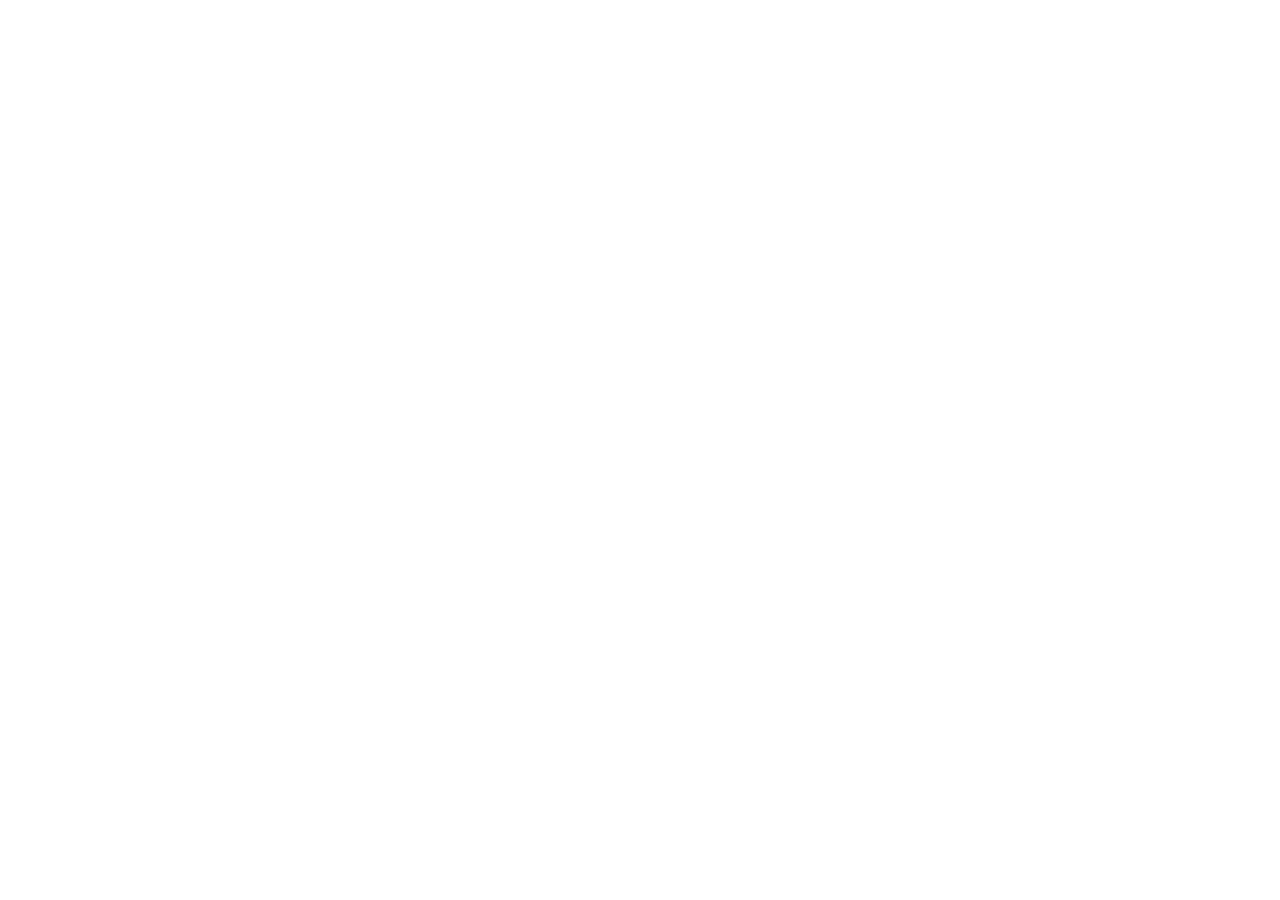
==== index.html @ ba965b4b "Add BEAST website shell" ====
<!doctype html><html lang="en"><head><meta charset="utf-8"><meta name="viewport" content="width=device-width,initial-scale=1"><meta name="theme-color" content="#f5f4ef"><meta name="description" content="BEAST — Cape Town Garage Rock Supergroup"><title>BEAST — Cape Town Garage Rock Supergroup</title><link rel="stylesheet" href="styles-1.css"><link rel="stylesheet" href="styles-2.css"><link rel="stylesheet" href="styles-3.css"><link rel="stylesheet" href="styles-4.css"><link rel="stylesheet" href="styles-5.css"></head><body><div id="root"></div><script src="app-1.js"></script><script src="app-2.js"></script><script src="app-3.js"></script><script src="app-4.js"></script><script src="app-5.js"></script><script src="app-6.js"></script><script src="app-7.js"></script><script src="app-8.js"></script><script src="app-9.js"></script></body></html>
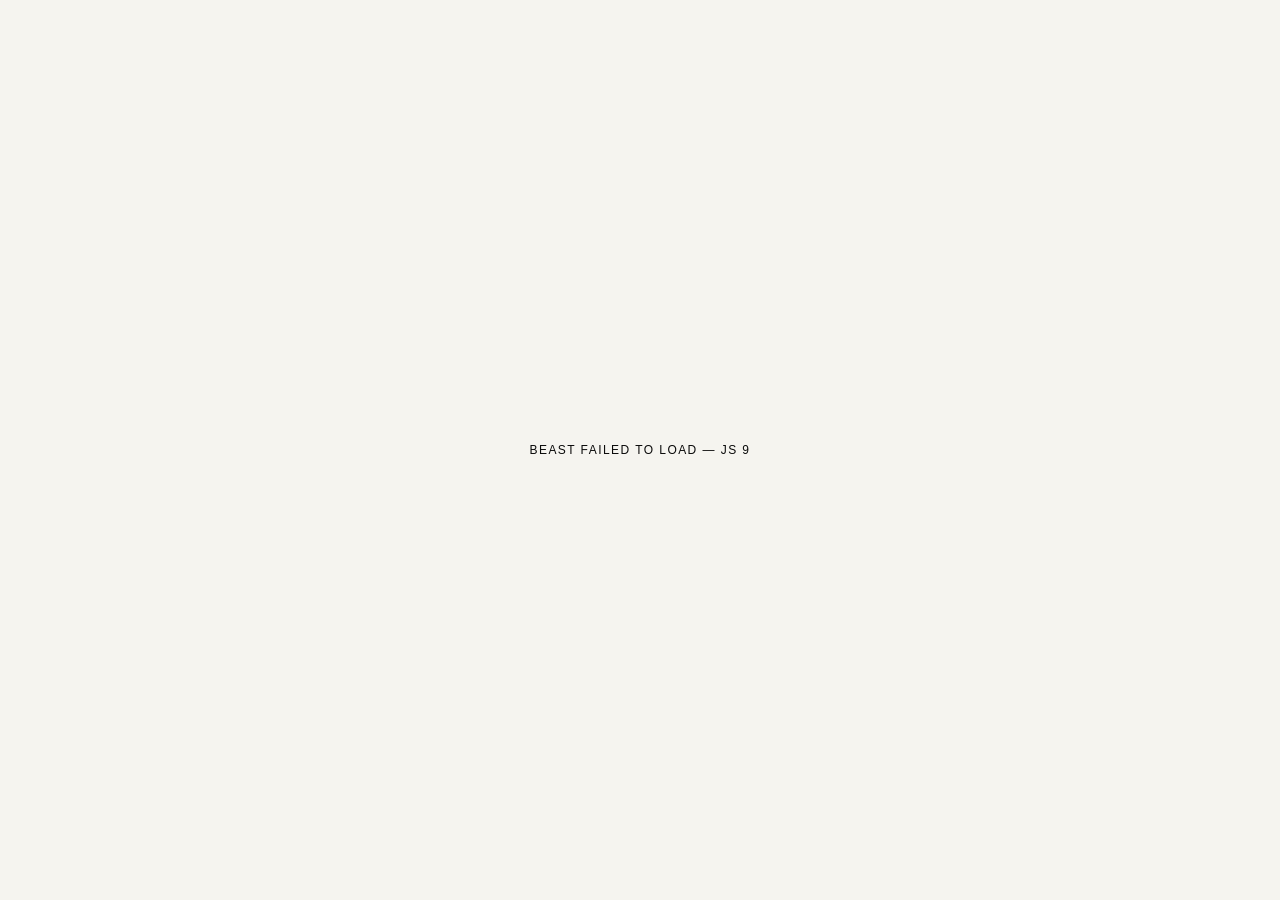
==== commit a625c269: "Fix browser loading by reassembling split assets" ====
--- a/index.html
+++ b/index.html
@@ -1 +1 @@
-<!doctype html><html lang="en"><head><meta charset="utf-8"><meta name="viewport" content="width=device-width,initial-scale=1"><meta name="theme-color" content="#f5f4ef"><meta name="description" content="BEAST — Cape Town Garage Rock Supergroup"><title>BEAST — Cape Town Garage Rock Supergroup</title><link rel="stylesheet" href="styles-1.css"><link rel="stylesheet" href="styles-2.css"><link rel="stylesheet" href="styles-3.css"><link rel="stylesheet" href="styles-4.css"><link rel="stylesheet" href="styles-5.css"></head><body><div id="root"></div><script src="app-1.js"></script><script src="app-2.js"></script><script src="app-3.js"></script><script src="app-4.js"></script><script src="app-5.js"></script><script src="app-6.js"></script><script src="app-7.js"></script><script src="app-8.js"></script><script src="app-9.js"></script></body></html>+<!doctype html><html lang="en"><head><meta charset="utf-8"><meta name="viewport" content="width=device-width,initial-scale=1"><meta name="theme-color" content="#f5f4ef"><meta name="description" content="BEAST — Cape Town Garage Rock Supergroup"><title>BEAST — Cape Town Garage Rock Supergroup</title><style>html,body{margin:0;background:#f5f4ef;color:#0b0b0b;font-family:Arial,Helvetica,sans-serif}#boot{min-height:100vh;display:grid;place-items:center;font-size:12px;letter-spacing:.12em;text-transform:uppercase}</style></head><body><div id="boot">Loading BEAST…</div><div id="root"></div><script>(async()=>{try{const css=await Promise.all([1,2,3,4,5].map(i=>fetch('styles-'+i+'.css?v=2').then(r=>{if(!r.ok)throw new Error('CSS '+i);return r.text()})));const st=document.createElement('style');st.textContent=css.join('');document.head.appendChild(st);const js=await Promise.all([1,2,3,4,5,6,7,8,9].map(i=>fetch('app-'+i+'.js?v=2').then(r=>{if(!r.ok)throw new Error('JS '+i);return r.text()})));document.getElementById('boot')?.remove();(0,eval)(js.join(''));}catch(e){document.getElementById('boot').textContent='BEAST failed to load — '+e.message;console.error(e)}})();</script></body></html>
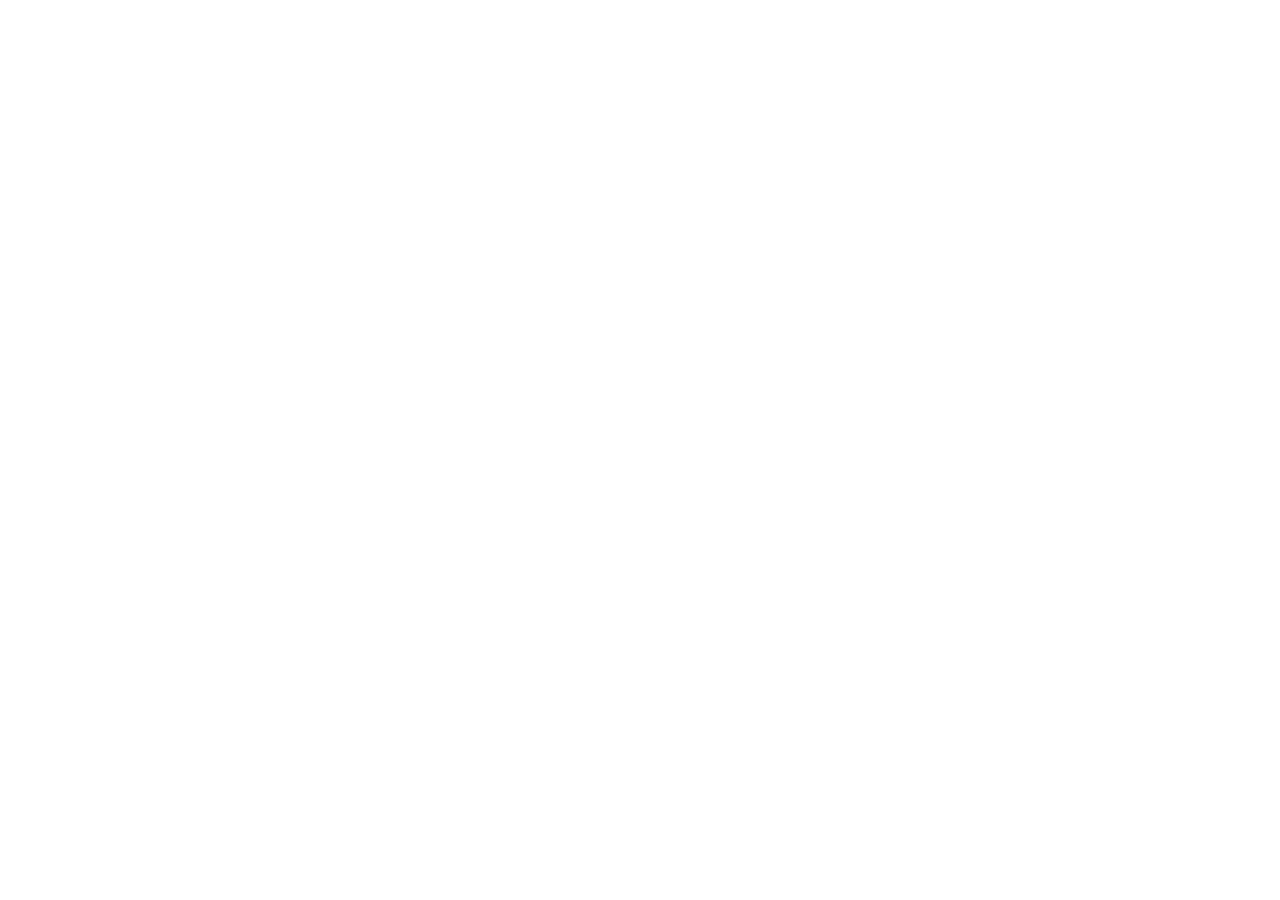
==== commit 6a5c197f: "Add BEAST section editor CMS" ====
--- a/index.html
+++ b/index.html
@@ -1 +1 @@
-<!doctype html><html lang="en"><head><meta charset="utf-8"><meta name="viewport" content="width=device-width,initial-scale=1"><meta name="theme-color" content="#f5f4ef"><meta name="description" content="BEAST — Cape Town Garage Rock Supergroup"><title>BEAST — Cape Town Garage Rock Supergroup</title><style>html,body{margin:0;background:#f5f4ef;color:#0b0b0b;font-family:Arial,Helvetica,sans-serif}#boot{min-height:100vh;display:grid;place-items:center;font-size:12px;letter-spacing:.12em;text-transform:uppercase}</style></head><body><div id="boot">Loading BEAST…</div><div id="root"></div><script>(async()=>{try{const css=await Promise.all([1,2,3,4,5].map(i=>fetch('styles-'+i+'.css?v=2').then(r=>{if(!r.ok)throw new Error('CSS '+i);return r.text()})));const st=document.createElement('style');st.textContent=css.join('');document.head.appendChild(st);const js=await Promise.all([1,2,3,4,5,6,7,8,9].map(i=>fetch('app-'+i+'.js?v=2').then(r=>{if(!r.ok)throw new Error('JS '+i);return r.text()})));document.getElementById('boot')?.remove();(0,eval)(js.join(''));}catch(e){document.getElementById('boot').textContent='BEAST failed to load — '+e.message;console.error(e)}})();</script></body></html>+<!doctype html><html lang="en"><head><meta charset="utf-8"><meta name="viewport" content="width=device-width,initial-scale=1"><meta name="theme-color" content="#f5f4ef"><meta name="description" content="BEAST"><title>BEAST</title><link rel="stylesheet" href="styles.css"></head><body><div id="root"></div><script src="app.js"></script></body></html>
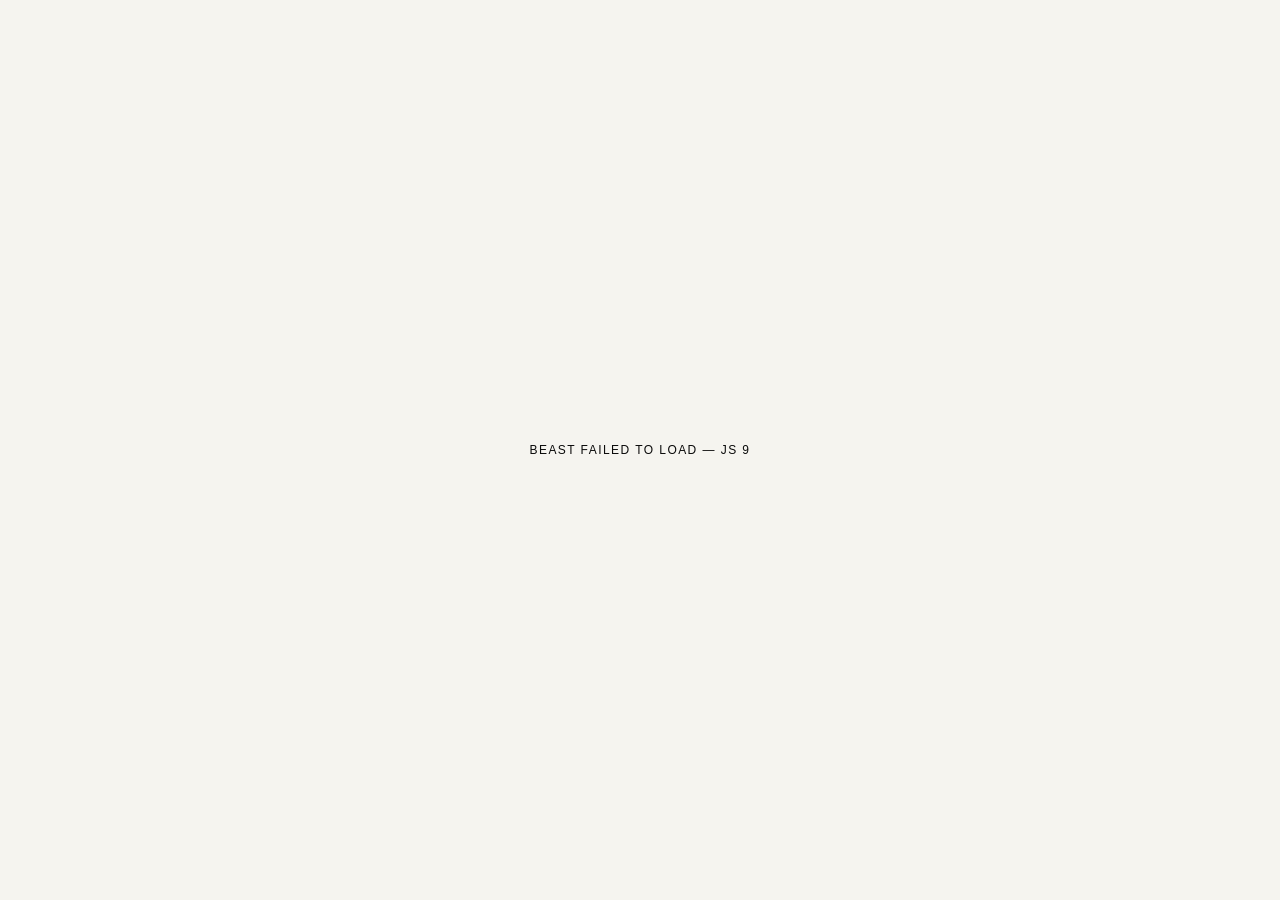
==== commit 85bd9331: "Fix white screen by restoring split asset loader" ====
--- a/index.html
+++ b/index.html
@@ -1 +1 @@
-<!doctype html><html lang="en"><head><meta charset="utf-8"><meta name="viewport" content="width=device-width,initial-scale=1"><meta name="theme-color" content="#f5f4ef"><meta name="description" content="BEAST"><title>BEAST</title><link rel="stylesheet" href="styles.css"></head><body><div id="root"></div><script src="app.js"></script></body></html>
+<!doctype html><html lang="en"><head><meta charset="utf-8"><meta name="viewport" content="width=device-width,initial-scale=1"><meta name="theme-color" content="#f5f4ef"><meta name="description" content="BEAST"><title>BEAST</title><style>html,body{margin:0;background:#f5f4ef;color:#0b0b0b;font-family:Arial,Helvetica,sans-serif}#boot{min-height:100vh;display:grid;place-items:center;font-size:12px;letter-spacing:.12em;text-transform:uppercase}</style></head><body><div id="boot">Loading BEAST…</div><div id="root"></div><script>(async()=>{try{const css=await Promise.all([1,2,3,4,5].map(i=>fetch('styles-'+i+'.css?v=4').then(r=>{if(!r.ok)throw new Error('CSS '+i);return r.text()})));const st=document.createElement('style');st.textContent=css.join('\n');document.head.appendChild(st);const js=await Promise.all([1,2,3,4,5,6,7,8,9].map(i=>fetch('app-'+i+'.js?v=4').then(r=>{if(!r.ok)throw new Error('JS '+i);return r.text()})));document.getElementById('boot')?.remove();(0,eval)(js.join('\n'));}catch(e){document.getElementById('boot').textContent='BEAST failed to load — '+e.message;console.error(e)}})();</script></body></html>
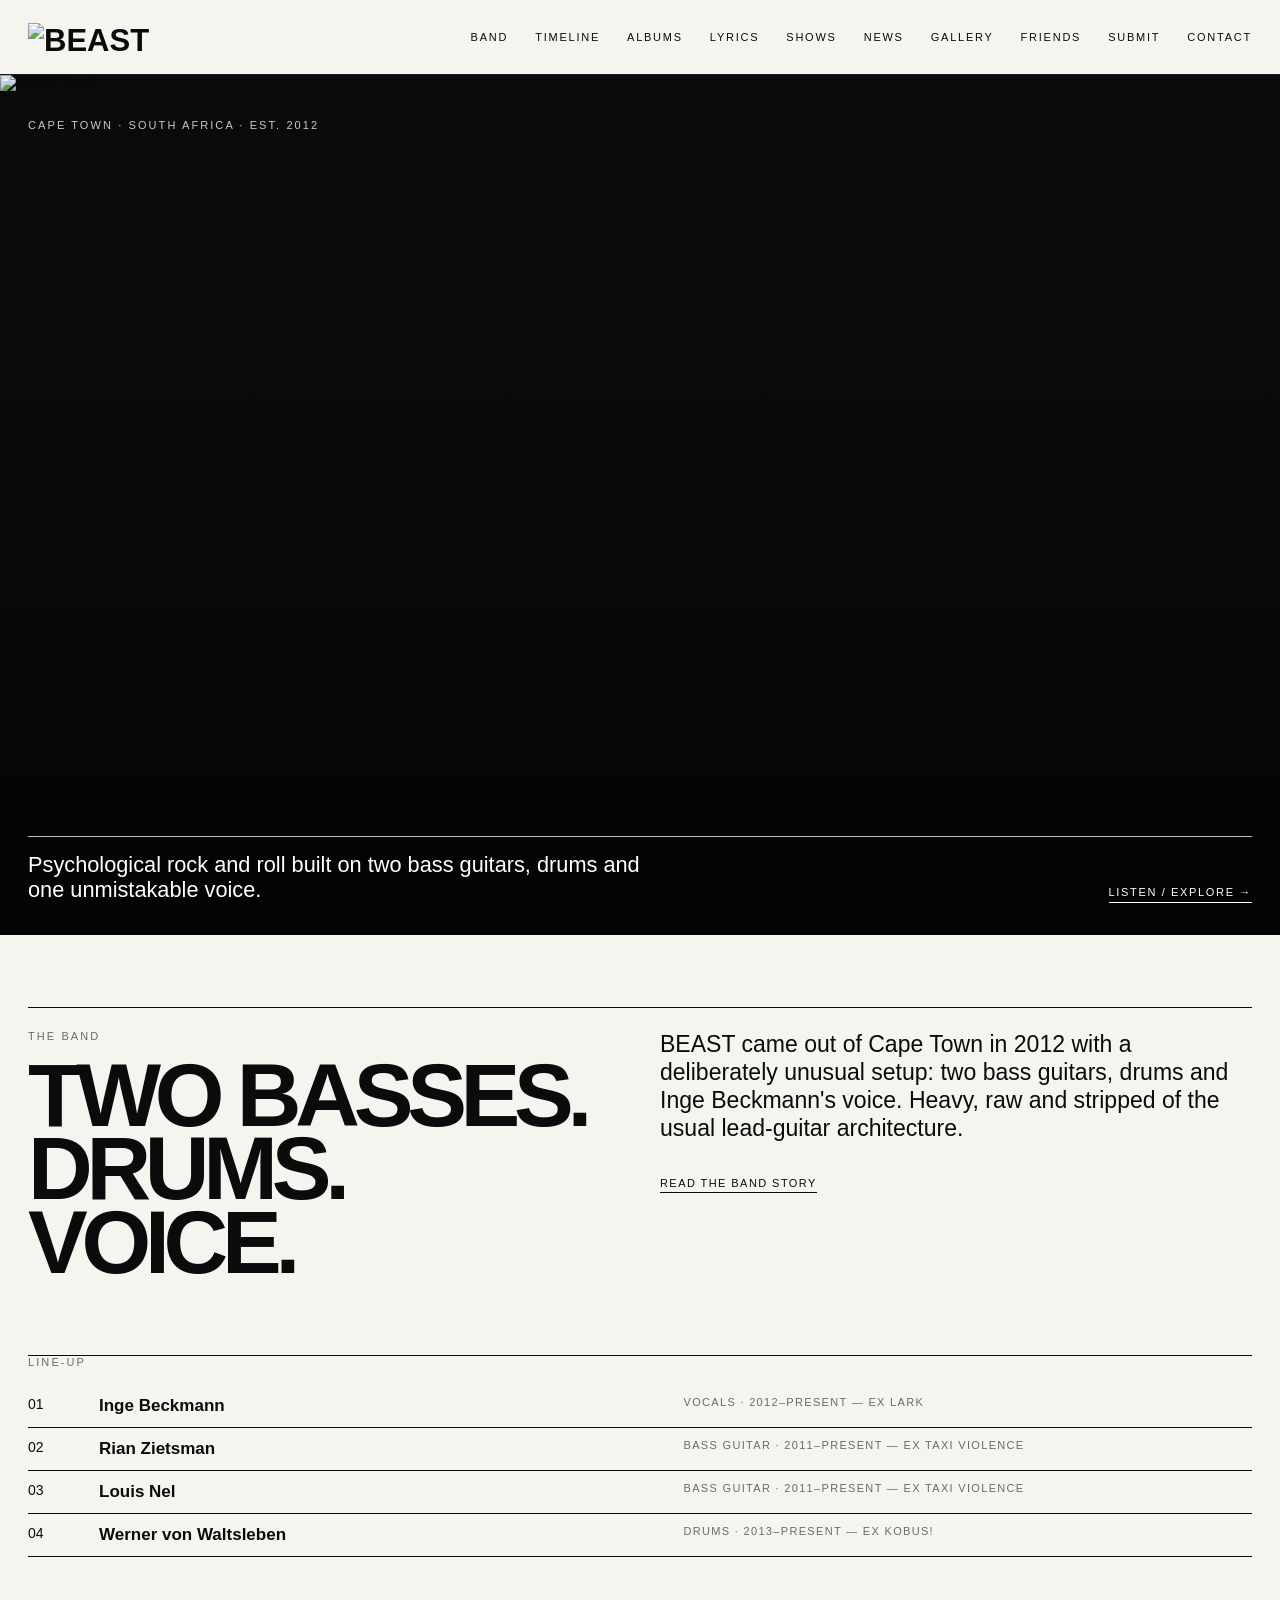
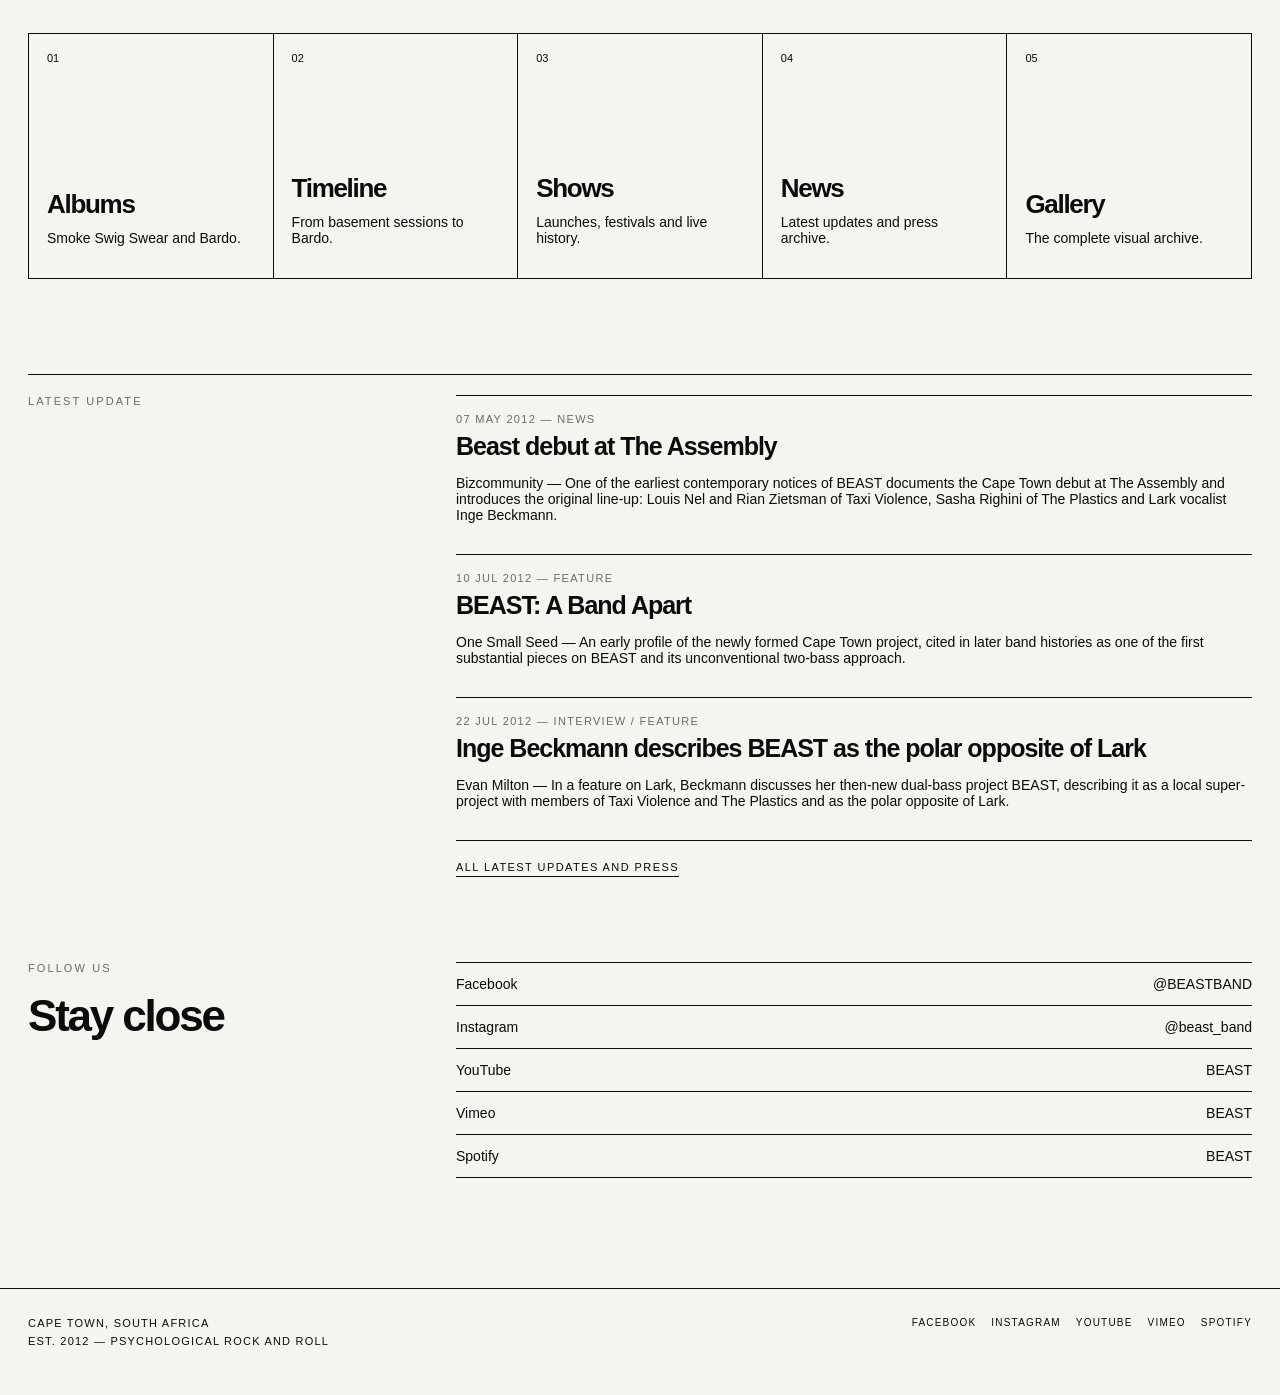
==== commit 5fb1eec5: "Bust public asset cache for Friends release" ====
--- a/index.html
+++ b/index.html
@@ -1 +1 @@
-<!doctype html><html lang="en"><head><meta charset="utf-8"><meta name="viewport" content="width=device-width,initial-scale=1"><meta name="theme-color" content="#f5f4ef"><meta name="description" content="BEAST"><title>BEAST</title><style>html,body{margin:0;background:#f5f4ef;color:#0b0b0b;font-family:Arial,Helvetica,sans-serif}#boot{min-height:100vh;display:grid;place-items:center;font-size:12px;letter-spacing:.12em;text-transform:uppercase}</style></head><body><div id="boot">Loading BEAST…</div><div id="root"></div><script>(async()=>{try{const css=await Promise.all([1,2,3,4,5].map(i=>fetch('styles-'+i+'.css?v=4').then(r=>{if(!r.ok)throw new Error('CSS '+i);return r.text()})));const st=document.createElement('style');st.textContent=css.join('\n');document.head.appendChild(st);const js=await Promise.all([1,2,3,4,5,6,7,8,9].map(i=>fetch('app-'+i+'.js?v=4').then(r=>{if(!r.ok)throw new Error('JS '+i);return r.text()})));document.getElementById('boot')?.remove();(0,eval)(js.join('\n'));}catch(e){document.getElementById('boot').textContent='BEAST failed to load — '+e.message;console.error(e)}})();</script></body></html>+<!doctype html><html lang="en"><head><meta charset="utf-8"><meta name="viewport" content="width=device-width,initial-scale=1"><meta name="theme-color" content="#f5f4ef"><meta name="description" content="BEAST"><title>BEAST</title><style>html,body{margin:0;background:#f5f4ef;color:#0b0b0b;font-family:Arial,Helvetica,sans-serif}#boot{min-height:100vh;display:grid;place-items:center;font-size:12px;letter-spacing:.12em;text-transform:uppercase}</style></head><body><div id="boot">Loading BEAST…</div><div id="root"></div><script>(async()=>{try{const css=await Promise.all([1,2,3,4,5].map(i=>fetch('styles-'+i+'.css?v=5').then(r=>{if(!r.ok)throw new Error('CSS '+i);return r.text()})));const st=document.createElement('style');st.textContent=css.join('\n');document.head.appendChild(st);const js=await Promise.all([1,2,3,4,5,6,7,8,9].map(i=>fetch('app-'+i+'.js?v=5').then(r=>{if(!r.ok)throw new Error('JS '+i);return r.text()})));document.getElementById('boot')?.remove();(0,eval)(js.join('\n'));}catch(e){document.getElementById('boot').textContent='BEAST failed to load — '+e.message;console.error(e)}})();</script></body></html>
